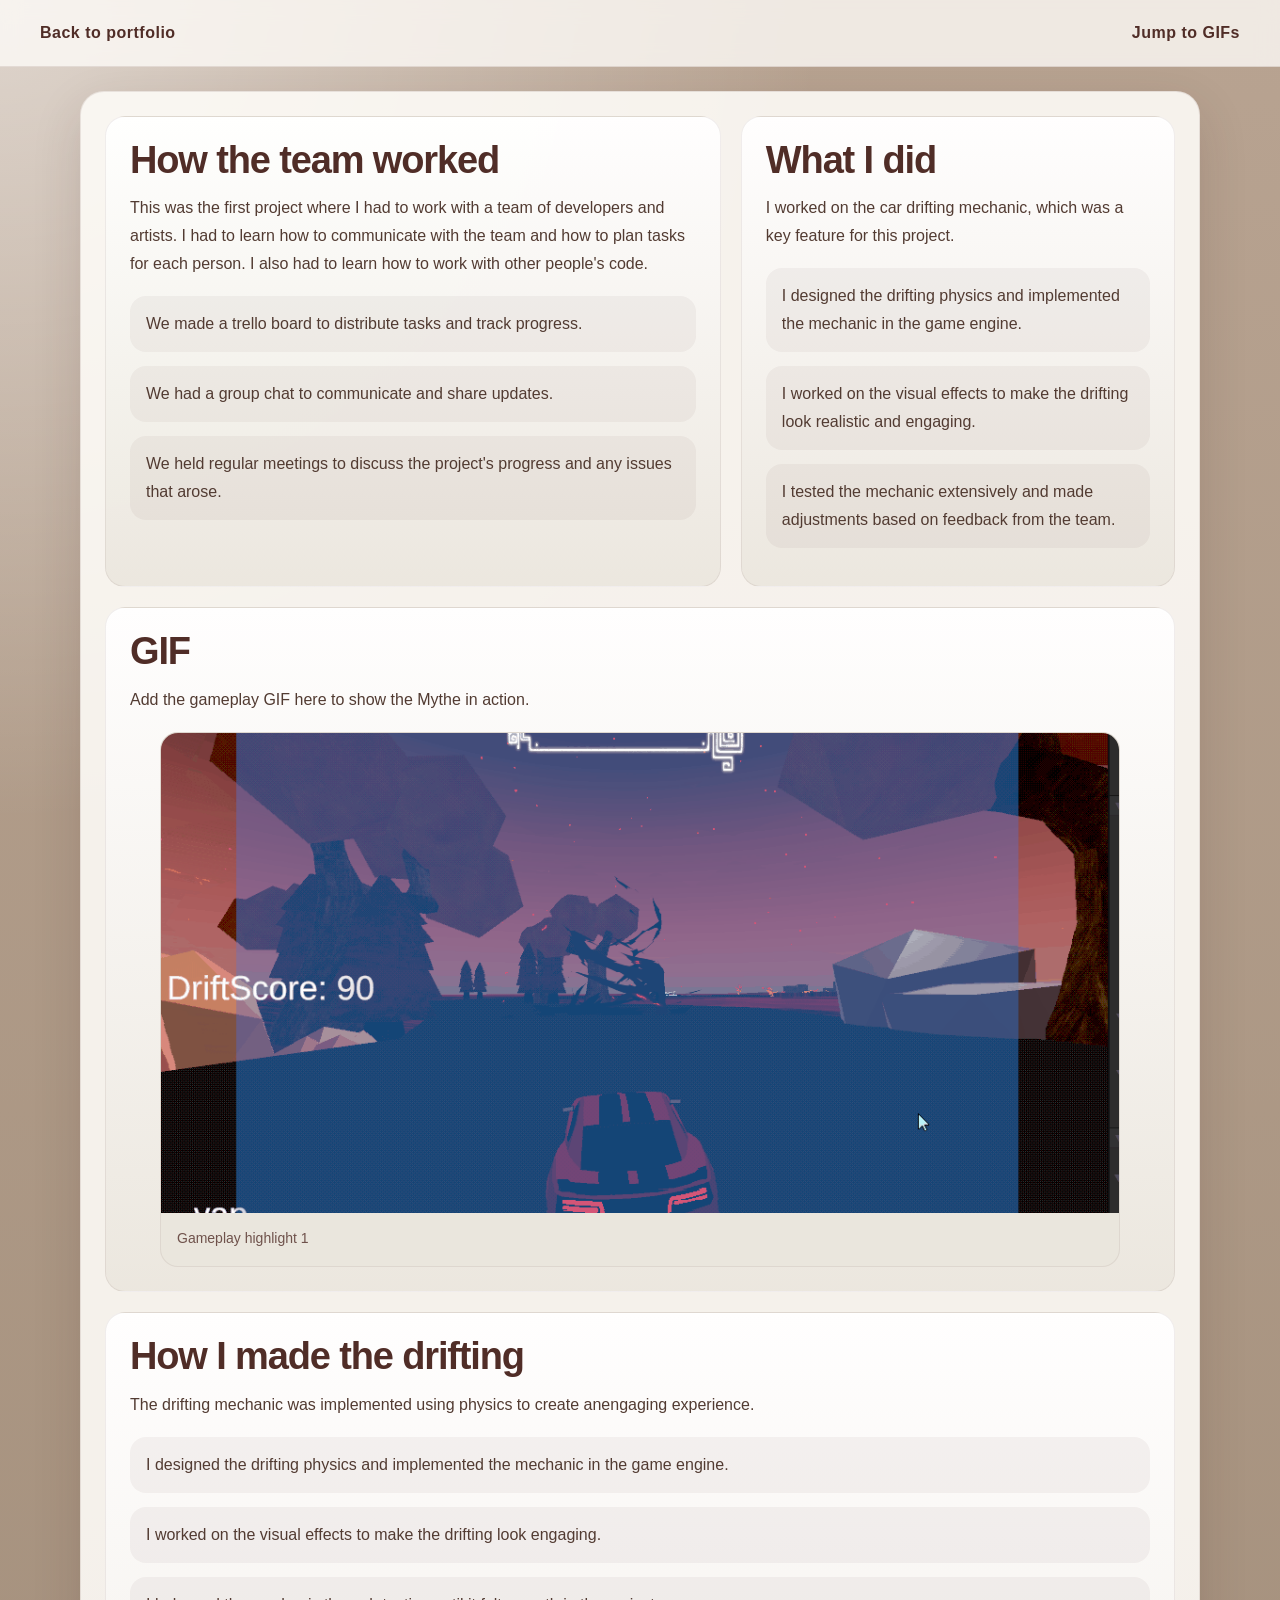
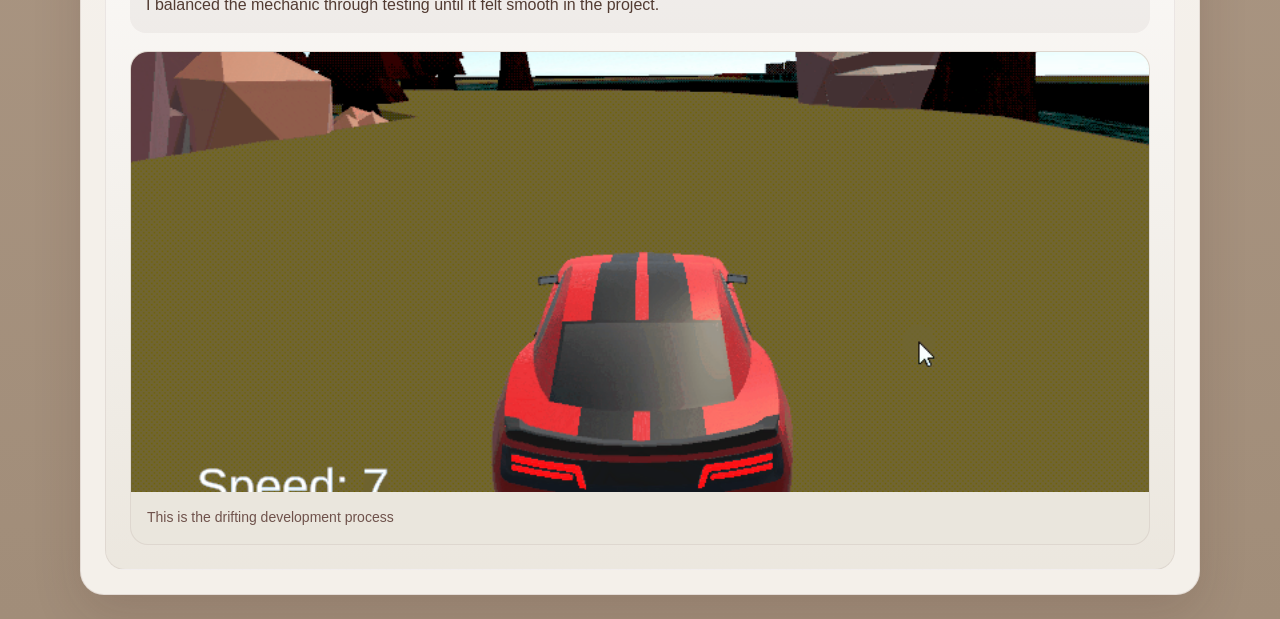
==== Mythe.html @ 06df13dd "Add files via upload" ====
<!DOCTYPE html>
<html lang="en">
<head>
	<meta charset="UTF-8">
	<meta name="viewport" content="width=device-width, initial-scale=1.0">
	<title>Ultrakill Vertical Slice</title>
	<link rel="stylesheet" href="styles.css">
	<style>
		.slice-page {
			min-height: 100vh;
			background:
				radial-gradient(circle at top left, rgba(255, 255, 255, 0.55), transparent 32%),
				linear-gradient(180deg, #b8a391 0%, #a18d79 100%);
			color: #502d27;
		}

		.slice-header {
			position: sticky;
			top: 0;
			z-index: 10;
			display: flex;
			justify-content: space-between;
			align-items: center;
			gap: 24px;
			padding: 20px 40px;
			background: rgba(253, 251, 247, 0.8);
			backdrop-filter: blur(10px);
			border-bottom: 1px solid rgba(80, 45, 39, 0.12);
		}

		.slice-header a {
			color: #502d27;
			text-decoration: none;
			font-weight: 600;
			letter-spacing: 0.5px;
		}

		.slice-section {
			width: min(1120px, calc(100% - 32px));
			margin: 24px auto;
			background: rgba(253, 251, 247, 0.9);
			border: 1px solid rgba(80, 45, 39, 0.1);
			border-radius: 24px;
			box-shadow: 0 18px 50px rgba(54, 31, 27, 0.14);
		}

		.slice-section h2 {
			line-height: 1.05;
			letter-spacing: -0.03em;
			color: #502d27;
		}
		.slice-card p,
		.slice-list li {
			font-size: 16px;
			line-height: 1.75;
			color: #523b32;
		}

		.slice-meta {
			display: flex;
			gap: 12px;
			flex-wrap: wrap;
			margin-top: 24px;
		}

		.pill {
			display: inline-flex;
			align-items: center;
			padding: 10px 14px;
			border-radius: 999px;
			background: rgba(80, 45, 39, 0.08);
			color: #502d27;
			font-size: 13px;
			font-weight: 600;
		}

		.slice-grid {
			display: grid;
			grid-template-columns: repeat(12, 1fr);
			gap: 20px;
			padding: 24px;
		}

		.slice-card {
			background: linear-gradient(180deg, rgba(255, 255, 255, 0.92), rgba(234, 230, 221, 0.92));
			border: 1px solid rgba(80, 45, 39, 0.08);
			border-radius: 20px;
			padding: 24px;
			box-shadow: inset 0 1px 0 rgba(255, 255, 255, 0.75);
		}

		.slice-section h2 {
			font-size: clamp(26px, 3vw, 38px);
			margin-bottom: 14px;
		}

		.team-card {
			grid-column: span 7;
		}

		.role-card {
			grid-column: span 5;
		}

		.gifs-card {
			grid-column: 1 / -1;
		}

		.shooting-card {
			grid-column: 1 / -1;
		}

		.slice-list {
			list-style: none;
			display: grid;
			gap: 14px;
			margin-top: 18px;
		}

		.slice-list li {
			padding: 14px 16px;
			border-radius: 16px;
			background: rgba(80, 45, 39, 0.05);
		}

		.gif-grid {
			display: grid;
			grid-template-columns: 1fr;
			justify-items: center;
			gap: 18px;
			margin-top: 18px;
		}

		.gif-item {
			overflow: hidden;
			border-radius: 18px;
			background: #eae6dd;
			border: 1px solid rgba(80, 45, 39, 0.08);
			width: 100%;
			max-width: 960px;
		}

		.gif-item img {
			width: 100%;
			height: 480px;
			object-fit: cover;
			display: block;
		}

		.gif-caption {
			padding: 14px 16px 16px;
			font-size: 14px;
			color: rgba(80, 45, 39, 0.8);
		}

		.note {
			margin-top: 14px;
			font-size: 14px;
			color: rgba(80, 45, 39, 0.72);
		}

		@media (max-width: 860px) {
			.slice-header {
				padding: 16px 20px;
				flex-direction: column;
				align-items: flex-start;
			}

			.slice-section {
				width: min(1120px, calc(100% - 20px));
				margin: 16px auto;
			}

			.slice-grid {
				grid-template-columns: 1fr;
				padding: 18px;
			}

			.team-card,
			.role-card,
			.gifs-card {
				grid-column: auto;
			}

			.gif-item img {
				height: 320px;
			}
		}

		.shooting-preview {
			margin-top: 18px;
			border-radius: 18px;
			overflow: hidden;
			border: 1px solid rgba(80, 45, 39, 0.08);
			background: #eae6dd;
		}

		.shooting-preview img {
			width: 100%;
			height: 440px;
			object-fit: cover;
			display: block;
		}

		.shooting-preview-caption {
			padding: 14px 16px 16px;
			font-size: 14px;
			color: rgba(80, 45, 39, 0.8);
		}

		.process-picture {
			margin-top: 18px;
			border-radius: 18px;
			overflow: hidden;
			border: 1px solid rgba(80, 45, 39, 0.08);
			background: #eae6dd;
		}

		.process-picture img {
			width: 100%;
			height: 580px;
			object-fit: cover;
			display: block;
		}

		.process-picture-caption {
			padding: 14px 16px 16px;
			font-size: 14px;
			color: rgba(80, 45, 39, 0.8);
		}

		@media (max-width: 860px) {
			.shooting-preview img {
				height: 320px;
			}

			.process-picture img {
				height: 440px;
			}
		}
	</style>
</head>
<body class="slice-page">
	<header class="slice-header">
		<a href="index.html">Back to portfolio</a>
		<a href="#gifs">Jump to GIFs</a>
	</header>

	<main>
		<section class="slice-section">
			<div class="slice-grid">
				<article class="slice-card team-card">
					<h2>How the team worked</h2>
					<p>
						This was the first project where I had to work with a team of developers and artists. I had to learn how to communicate with the team and how to plan tasks for each person. I also had to learn how to work with other people's code.
					</p>
					<ul class="slice-list">
						<li>We made a trello board to distribute tasks and track progress.</li>
						<li>We had a group chat to communicate and share updates.</li>
						<li>We held regular meetings to discuss the project's progress and any issues that arose.</li>
					</ul>
				</article>

				<article class="slice-card role-card">
					<h2>What I did</h2>
					<p>
						I worked on the car drifting mechanic, which was a key feature for this project.
					</p>
					<ul class="slice-list">
						<li>I designed the drifting physics and implemented the mechanic in the game engine.</li>
						<li>I worked on the visual effects to make the drifting look realistic and engaging.</li>
						<li>I tested the mechanic extensively and made adjustments based on feedback from the team.</li>
					</ul>
					<p class="note">
					</p>
				</article>

				<article class="slice-card gifs-card" id="gifs">
					<h2>GIF</h2>
					<p>Add the gameplay GIF here to show the Mythe in action.</p>
					<div class="gif-grid">
						<figure class="gif-item">
							<img src="dgdfhfhfdgh.gif" alt="Vertical slice gameplay GIF">
							<figcaption class="gif-caption">Gameplay highlight 1</figcaption>
						</figure>
					</div>
				</article>

				<article class="slice-card shooting-card">
					<h2>How I made the drifting</h2>
					<p>
						The drifting mechanic was implemented using physics to create anengaging experience.
					</p>
					<ul class="slice-list">
						<li>I designed the drifting physics and implemented the mechanic in the game engine.</li>
						<li>I worked on the visual effects to make the drifting look engaging.</li>
						<li>I balanced the mechanic through testing until it felt smooth in the project.</li>
					</ul>
					<div class="shooting-preview">
						<img src="Godspeedgifdev.gif" alt="Drifting GIF">
						<div class="shooting-preview-caption">This is the drifting development process</div>
					</div>
				</article> 

			</div>
		</section>
	</main>
</body>
</html>
---- styles.css ----
/* Reset and Base Styles */
* {
    margin: 0;
    padding: 0;
    box-sizing: border-box;
}

html {
    scroll-behavior: smooth;
}

:root {
    --color-primary: #3b2b28;
    --color-secondary: #5e4a43;
    --color-muted: #b79d94;
    --color-bg: #e7dfd6;
    --color-white: #f7f3ee;

    --text-primary: var(--color-primary);
    --text-secondary: var(--color-secondary);
    --background-main: var(--color-bg);
    --background-surface: #f5f0eb;
    --border-soft: #d5c4bd;
    --accent: var(--color-secondary);
    --accent-hover: #4f3b35;

    --spacing-sm: 8px;
    --spacing-md: 16px;
    --spacing-lg: 24px;
    --spacing-xl: 40px;
    --spacing-2xl: 80px;

    --transition-fast: 0.2s ease;
    --transition-smooth: 0.3s ease;
}

body {
    font-family: -apple-system, BlinkMacSystemFont, 'Segoe UI', 'Helvetica Neue', sans-serif;
    background-color: var(--background-main);
    color: var(--text-primary);
    line-height: 1.6;
    margin: 0;
    overflow-x: hidden;
} 

/* Header & Navigation */
header {
    position: fixed;
    top: 0;
    left: 0;
    right: 0;
    width: 100%;
    padding: var(--spacing-lg) var(--spacing-xl);
    display: flex;
    justify-content: space-between;
    align-items: center;
    z-index: 1000;
    background: rgba(247, 243, 238, 0.96);
    border-bottom: 1px solid rgba(88, 65, 58, 0.12);
    box-shadow: none;
}

.logo {
    font-size: 18px;
    color: var(--color-primary);
    font-weight: 500;
    text-decoration: none;
    letter-spacing: 0.5px;
    transition: color var(--transition-smooth);
}

.logo:hover,
.logo:focus {
    color: var(--color-muted);
    outline: none;
}

nav {
    display: flex;
    gap: var(--spacing-xl);
}

nav a {
    color: var(--color-primary);
    text-decoration: none;
    font-size: 13px;
    font-weight: 500;
    letter-spacing: 1px;
    text-transform: uppercase;
    transition: color var(--transition-smooth);
    position: relative;
}

nav a:hover,
nav a:focus {
    color: var(--color-muted);
    outline: none;
}

nav a::after {
    content: '';
    position: absolute;
    bottom: -4px;
    left: 0;
    width: 0;
    height: 2px;
    background-color: var(--color-muted);
    transition: width var(--transition-smooth);
}

nav a:hover::after {
    width: 100%;
}

/* Hero Section */
.hero {
    display: flex;
    flex-direction: column;
    align-items: center;
    justify-content: center;
    min-height: 95vh;
    text-align: center;
    padding: var(--spacing-lg);
    margin-top: 70px;
    gap: var(--spacing-md);
}

.introduction {
    font-size: 12px;
    color: var(--text-secondary);
    margin-top: var(--spacing-xl);
    font-weight: 500;
    letter-spacing: 2px;
    text-transform: uppercase;
    opacity: 0.8;
}

.name {
    font-size: clamp(36px, 8vw, 56px);
    color: var(--text-primary);
    font-weight: 700;
    letter-spacing: -1px;
    margin-bottom: var(--spacing-2xl);
    line-height: 1.2;
}

/* Work Section */
.work-intro {
    background-color: #eae6dd;
    padding: var(--spacing-2xl) var(--spacing-lg);
    scroll-margin-top: 100px;
    text-align: center;
}

.work-intro-content {
    max-width: 600px;
    margin: 0 auto;
}

.work-intro-content h3 {
    font-size: 32px;
    margin-bottom: var(--spacing-md);
    color: var(--color-primary);
    font-weight: 600;
}

.work-intro-content p {
    font-size: 16px;
    color: var(--color-secondary);
    line-height: 1.7;
}

.work-section {
    background-color: var(--background-main);
    padding: var(--spacing-2xl) var(--spacing-lg);
}

.work-content {
    max-width: 1200px;
    margin: 0 auto;
}

.work-content h3 {
    font-size: 32px;
    margin-bottom: var(--spacing-2xl);
    color: var(--color-primary);
    text-align: center;
    font-weight: 600;
}

.projects-grid {
    display: grid;
    grid-template-columns: repeat(auto-fit, minmax(320px, 1fr));
    gap: var(--spacing-xl);
}

@keyframes cardReveal {
    0% {
        opacity: 0;
        transform: translateY(20px) scale(0.98);
    }
    100% {
        opacity: 1;
        transform: translateY(0) scale(1);
    }
}

@keyframes cardHide {
    0% {
        opacity: 1;
        transform: translateY(0) scale(1);
    }
    100% {
        opacity: 0;
        transform: translateY(-12px) scale(0.98);
    }
}

@keyframes arrowPulse {
    0%,
    100% {
        transform: translateY(0);
    }
    50% {
        transform: translateY(3px);
    }
}


.extra-project[hidden] {
    display: none !important;
}

.extra-project.is-entering {
    animation: cardReveal 0.45s cubic-bezier(0.2, 0.9, 0.2, 1) both;
    animation-delay: calc(var(--stagger, 0) * 90ms);
}

.extra-project.is-leaving {
    animation: cardHide 0.3s ease both;
}

.work-section.projects-expanded .extra-project {
    display: flex;
}

.project-card {
    background-color: var(--background-surface);
    border: 1px solid var(--border-soft);
    border-radius: 10px;
    overflow: hidden;
    box-shadow: 0 4px 8px rgba(50, 35, 29, 0.05);
    transition: transform var(--transition-smooth), box-shadow var(--transition-smooth), border-color var(--transition-smooth);
    display: flex;
    flex-direction: column;
    height: 100%;
}

.project-card:hover {
    transform: translateY(-2px);
    box-shadow: 0 8px 16px rgba(50, 35, 29, 0.08);
    border-color: rgba(88, 65, 58, 0.2);
}

.project-image {
    width: 100%;
    height: 220px;
    overflow: hidden;
    background: #e5ddd7;
    position: relative;
    border-bottom: 1px solid var(--border-soft);
}

.project-image img {
    width: 100%;
    height: 100%;
    object-fit: cover;
    transition: transform var(--transition-smooth);
}

.project-card:hover .project-image img {
    transform: scale(1.06);
}

.project-info {
    padding: var(--spacing-lg);
    flex-grow: 1;
    display: flex;
    flex-direction: column;
}

.project-info h4 {
    font-size: 18px;
    margin-bottom: var(--spacing-md);
    color: var(--color-primary);
    font-weight: 600;
}

.project-info p {
    font-size: 15px;
    color: var(--text-secondary);
    margin-bottom: var(--spacing-lg);
    line-height: 1.7;
    flex-grow: 1;
}

.project-link {
    display: inline-flex;
    align-items: center;
    color: var(--accent);
    text-decoration: none;
    font-weight: 500;
    font-size: 14px;
    transition: color var(--transition-smooth);
    width: fit-content;
}

.project-link:hover,
.project-link:focus {
    color: var(--accent-hover);
    outline: none;
}

.more-projects-toggle {
    margin: var(--spacing-xl) auto 0;
    display: inline-flex;
    align-items: center;
    gap: var(--spacing-sm);
    border: 1px solid var(--border-soft);
    background-color: transparent;
    color: var(--text-primary);
    border-radius: 8px;
    padding: 10px 18px;
    cursor: pointer;
    transition: background-color var(--transition-smooth), transform var(--transition-smooth), border-color var(--transition-smooth);
}

.more-projects-toggle .arrow {
    font-size: 18px;
    line-height: 1;
    transition: transform var(--transition-smooth);
    animation: arrowPulse 1.6s ease-in-out infinite;
}

.more-projects-toggle:hover,
.more-projects-toggle:focus {
    background-color: rgba(255, 255, 255, 0.35);
    border-color: var(--accent);
    transform: translateY(-2px);
    outline: none;
}

.work-section.projects-expanded .more-projects-toggle .arrow {
    transform: rotate(180deg);
    animation: none;
}

@media (prefers-reduced-motion: reduce) {
    .extra-project.is-entering,
    .extra-project.is-leaving {
        animation: none;
    }

    .more-projects-toggle .arrow {
        animation: none;
    }
}

/* About Section */
.about-section {
    background-color: #eae6dd;
    padding: var(--spacing-2xl) var(--spacing-lg);
    scroll-margin-top: 100px;
}

.about-content {
    max-width: 850px;
    margin: 0 auto;
}

.about-content h3 {
    font-size: 32px;
    margin-bottom: var(--spacing-lg);
    color: var(--color-primary);
    text-align: center;
    font-weight: 600;
}

.about-content p {
    font-size: 16px;
    line-height: 1.8;
    color: var(--color-secondary);
}

.about-cv-link {
    display: inline-flex;
    align-items: center;
    justify-content: center;
    margin-top: var(--spacing-lg);
    padding: 12px 22px;
    background-color: var(--color-primary);
    color: var(--color-white);
    border-radius: 8px;
    text-decoration: none;
    font-size: 17px;
    font-weight: 600;
    transition: background-color var(--transition-smooth), transform var(--transition-smooth), opacity var(--transition-smooth);
    box-shadow: none;
}

.about-cv-link:hover,
.about-cv-link:focus {
    background-color: var(--accent-hover);
    transform: translateY(-1px);
    opacity: 0.96;
    outline: none;
}

.contact-section {
    background-color: var(--background-main);
    padding: var(--spacing-2xl) var(--spacing-lg);
    scroll-margin-top: 100px;
}

.contact-content {
    max-width: 600px;
    margin: 0 auto;
    text-align: center;
}

.contact-content h3 {
    font-size: 32px;
    margin-bottom: var(--spacing-md);
    color: var(--color-white);
    font-weight: 600;
}

.contact-content > p {
    font-size: 16px;
    color: var(--color-white);
    margin-bottom: var(--spacing-2xl);
    line-height: 1.7;
}

.contact-links {
    display: flex;
    gap: var(--spacing-xl);
    justify-content: center;
    flex-wrap: wrap;
}

.contact-link {
    display: inline-flex;
    align-items: center;
    justify-content: center;
    padding: 12px 18px;
    background-color: var(--color-white);
    color: var(--color-primary);
    text-decoration: none;
    border: 1px solid var(--border-soft);
    border-radius: 8px;
    font-weight: 500;
    font-size: 15px;
    transition: background-color var(--transition-smooth), transform var(--transition-smooth), border-color var(--transition-smooth);
}

.contact-link:hover,
.contact-link:focus {
    background-color: #efe6e0;
    border-color: rgba(88, 65, 58, 0.2);
    color: var(--color-primary);
    transform: translateY(-1px);
    outline: none;
}

/* CV Section */
.cv-section {
    padding: var(--spacing-2xl) var(--spacing-xl);
    background-color: var(--background-main);
}

.cv-content {
    max-width: 900px;
    margin: 0 auto;
}

.cv-content h3 {
    font-size: 32px;
    margin-bottom: var(--spacing-2xl);
    color: var(--color-primary);
    font-weight: 600;
}

.cv-section-block {
    margin-bottom: var(--spacing-2xl);
    background-color: var(--background-surface);
    padding: var(--spacing-lg);
    border-radius: 12px;
    box-shadow: 0 2px 8px rgba(0, 0, 0, 0.08);
}

.cv-section-block h4 {
    font-size: 20px;
    margin-bottom: var(--spacing-lg);
    color: var(--color-primary);
    font-weight: 600;
    border-bottom: 2px solid var(--color-muted);
    padding-bottom: var(--spacing-md);
}

.cv-info-grid {
    display: grid;
    grid-template-columns: repeat(auto-fit, minmax(300px, 1fr));
    gap: var(--spacing-lg);
}

.cv-info-item {
    display: flex;
    flex-direction: column;
}

.cv-label {
    font-weight: 600;
    color: var(--color-primary);
    margin-bottom: var(--spacing-sm);
    font-size: 14px;
    text-transform: uppercase;
    letter-spacing: 0.5px;
}

.cv-info-item span:last-child {
    color: var(--text-secondary);
    font-size: 15px;
}

.cv-info-item a {
    color: var(--color-secondary);
    text-decoration: none;
    transition: color var(--transition-smooth);
}

.cv-info-item a:hover {
    color: var(--color-muted);
}

.cv-timeline {
    display: flex;
    flex-direction: column;
    gap: var(--spacing-lg);
}

.cv-entry {
    padding-left: var(--spacing-lg);
    border-left: 2px solid var(--color-muted);
    position: relative;
}

.cv-entry::before {
    content: '';
    position: absolute;
    left: -8px;
    top: 4px;
    width: 12px;
    height: 12px;
    background-color: var(--color-secondary);
    border-radius: 50%;
    border: 2px solid var(--background-surface);
}

.cv-entry-header {
    display: flex;
    justify-content: space-between;
    align-items: baseline;
    margin-bottom: var(--spacing-sm);
    flex-wrap: wrap;
    gap: var(--spacing-md);
}

.cv-job-title,
.cv-program {
    font-weight: 600;
    color: var(--color-primary);
    font-size: 16px;
}

.cv-date {
    color: var(--color-muted);
    font-size: 14px;
    font-weight: 500;
}

.cv-company {
    color: var(--text-secondary);
    font-size: 14px;
    margin-top: var(--spacing-sm);
}

.cv-skills {
    display: grid;
    grid-template-columns: repeat(auto-fit, minmax(280px, 1fr));
    gap: var(--spacing-lg);
}

.cv-skill {
    display: flex;
    flex-direction: column;
    padding: var(--spacing-md);
    background-color: rgba(80, 45, 39, 0.05);
    border-radius: 8px;
    border-left: 3px solid var(--color-secondary);
}

.skill-name {
    font-weight: 600;
    color: var(--color-primary);
    font-size: 15px;
    margin-bottom: var(--spacing-sm);
}

.skill-level {
    color: var(--text-secondary);
    font-size: 14px;
}

.cv-languages {
    display: grid;
    grid-template-columns: repeat(auto-fit, minmax(200px, 1fr));
    gap: var(--spacing-md);
}

.cv-language {
    display: flex;
    justify-content: space-between;
    align-items: center;
    padding: var(--spacing-md);
    background-color: rgba(82, 59, 50, 0.05);
    border-radius: 8px;
    border-left: 3px solid var(--color-muted);
}

.language-name {
    font-weight: 600;
    color: var(--color-primary);
    font-size: 15px;
}

.language-level {
    color: var(--text-secondary);
    font-size: 14px;
    font-weight: 500;
}

/* Responsive Design */
@media (max-width: 768px) {
    header {
        padding: var(--spacing-md) var(--spacing-lg);
    }

    nav {
        gap: var(--spacing-lg);
    }

    nav a {
        font-size: 12px;
    }

    .logo {
        font-size: 16px;
    }

    .name {
        font-size: clamp(28px, 10vw, 44px);
        margin-bottom: var(--spacing-xl);
    }

    .introduction {
        font-size: 11px;
    }

    .hero {
        margin-top: 60px;
        padding: var(--spacing-md);
    }

    .work-intro,
    .work-section,
    .about-section {
        padding: var(--spacing-xl) var(--spacing-md);
    }

    .work-intro-content h3,
    .work-content h3,
    .about-content h3 {
        font-size: 24px;
        margin-bottom: var(--spacing-xl);
    }

    .projects-grid {
        grid-template-columns: 1fr;
        gap: var(--spacing-lg);
    }

    .more-projects-toggle {
        width: 100%;
        justify-content: center;
    }

    .project-image {
        height: 200px;
    }

    .cv-section {
        padding: var(--spacing-xl) var(--spacing-md);
    }

    .cv-content h3 {
        font-size: 24px;
    }

    .cv-info-grid {
        grid-template-columns: 1fr;
    }

    .cv-skills {
        grid-template-columns: 1fr;
    }

    .cv-languages {
        grid-template-columns: 1fr;
    }
}

@media (max-width: 480px) {
    header {
        flex-direction: column;
        gap: var(--spacing-md);
        padding: var(--spacing-md);
    }

    nav {
        gap: var(--spacing-md);
    }

    .logo {
        font-size: 14px;
    }

    nav a {
        font-size: 11px;
        letter-spacing: 0.5px;
    }

    .name {
        font-size: clamp(24px, 8vw, 36px);
        margin-bottom: var(--spacing-lg);
    }

    .hero {
        margin-top: 50px;
        padding: var(--spacing-md);
    }
}
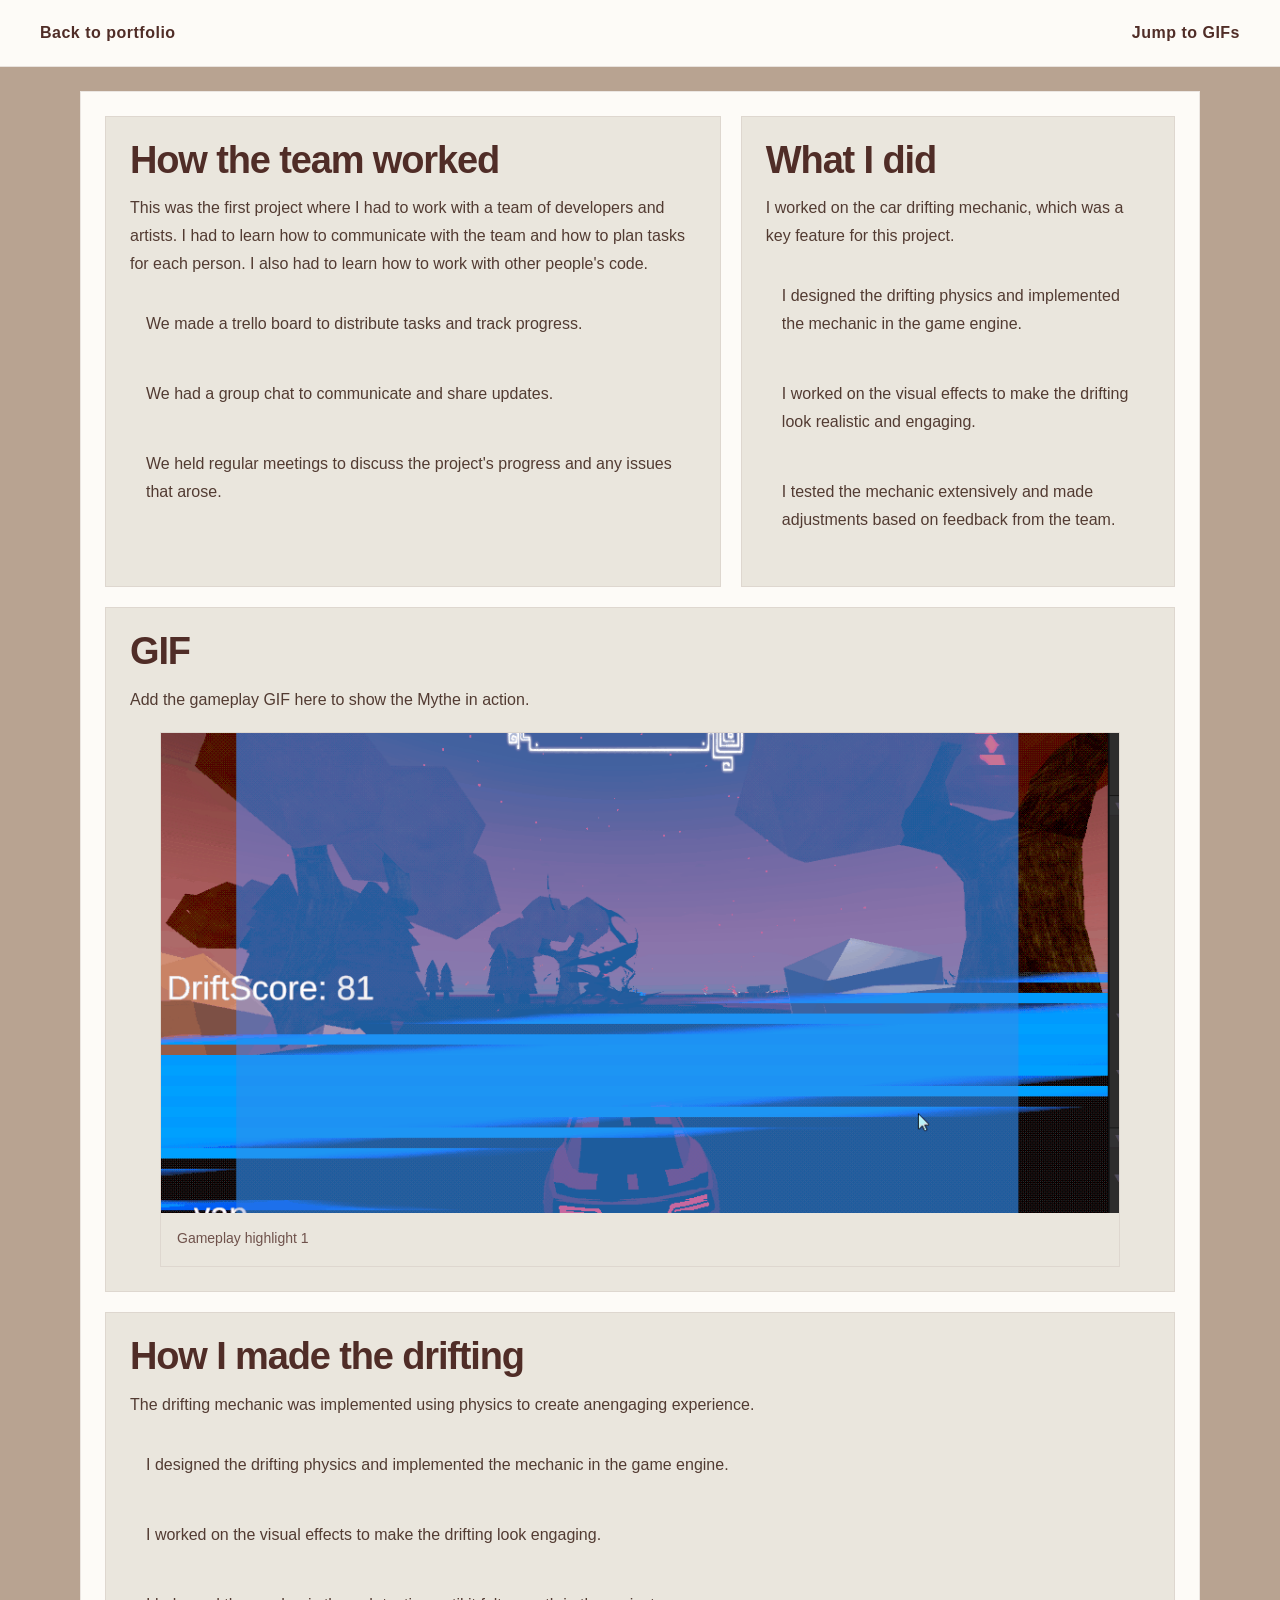
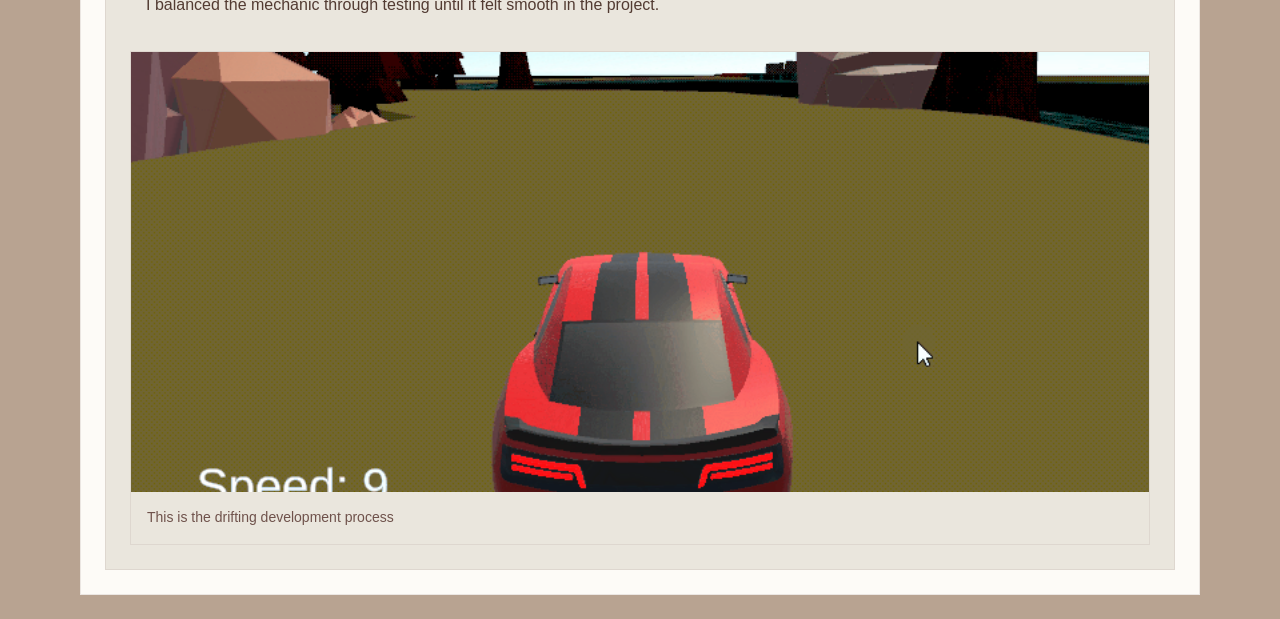
==== commit 979ee4b7: "update" ====
--- a/Mythe.html
+++ b/Mythe.html
@@ -8,9 +8,7 @@
 	<style>
 		.slice-page {
 			min-height: 100vh;
-			background:
-				radial-gradient(circle at top left, rgba(255, 255, 255, 0.55), transparent 32%),
-				linear-gradient(180deg, #b8a391 0%, #a18d79 100%);
+			background: #b8a391;
 			color: #502d27;
 		}
 
@@ -23,8 +21,7 @@
 			align-items: center;
 			gap: 24px;
 			padding: 20px 40px;
-			background: rgba(253, 251, 247, 0.8);
-			backdrop-filter: blur(10px);
+			background: #fdfbf7;
 			border-bottom: 1px solid rgba(80, 45, 39, 0.12);
 		}
 
@@ -38,10 +35,9 @@
 		.slice-section {
 			width: min(1120px, calc(100% - 32px));
 			margin: 24px auto;
-			background: rgba(253, 251, 247, 0.9);
+			background: #fdfbf7;
 			border: 1px solid rgba(80, 45, 39, 0.1);
 			border-radius: 24px;
-			box-shadow: 0 18px 50px rgba(54, 31, 27, 0.14);
 		}
 
 		.slice-section h2 {
@@ -82,11 +78,10 @@
 		}
 
 		.slice-card {
-			background: linear-gradient(180deg, rgba(255, 255, 255, 0.92), rgba(234, 230, 221, 0.92));
+			background: #eae6dd;
 			border: 1px solid rgba(80, 45, 39, 0.08);
 			border-radius: 20px;
 			padding: 24px;
-			box-shadow: inset 0 1px 0 rgba(255, 255, 255, 0.75);
 		}
 
 		.slice-section h2 {
--- a/styles.css
+++ b/styles.css
@@ -6,7 +6,7 @@
 }
 
 html {
-    scroll-behavior: smooth;
+    scroll-behavior: auto;
 }
 
 :root {
@@ -30,8 +30,6 @@
     --spacing-xl: 40px;
     --spacing-2xl: 80px;
 
-    --transition-fast: 0.2s ease;
-    --transition-smooth: 0.3s ease;
 }
 
 body {
@@ -57,7 +55,6 @@
     z-index: 1000;
     background: rgba(247, 243, 238, 0.96);
     border-bottom: 1px solid rgba(88, 65, 58, 0.12);
-    box-shadow: none;
 }
 
 .logo {
@@ -66,13 +63,6 @@
     font-weight: 500;
     text-decoration: none;
     letter-spacing: 0.5px;
-    transition: color var(--transition-smooth);
-}
-
-.logo:hover,
-.logo:focus {
-    color: var(--color-muted);
-    outline: none;
 }
 
 nav {
@@ -87,29 +77,7 @@
     font-weight: 500;
     letter-spacing: 1px;
     text-transform: uppercase;
-    transition: color var(--transition-smooth);
     position: relative;
-}
-
-nav a:hover,
-nav a:focus {
-    color: var(--color-muted);
-    outline: none;
-}
-
-nav a::after {
-    content: '';
-    position: absolute;
-    bottom: -4px;
-    left: 0;
-    width: 0;
-    height: 2px;
-    background-color: var(--color-muted);
-    transition: width var(--transition-smooth);
-}
-
-nav a:hover::after {
-    width: 100%;
 }
 
 /* Hero Section */
@@ -136,6 +104,9 @@
 }
 
 .name {
+    display: flex;
+    align-items: center;
+    gap: var(--spacing-lg);
     font-size: clamp(36px, 8vw, 56px);
     color: var(--text-primary);
     font-weight: 700;
@@ -144,6 +115,25 @@
     line-height: 1.2;
 }
 
+.name img {
+    position: relative;
+    left: -50px;
+    width: clamp(150px, 22vw, 230px);
+    height: clamp(190px, 30vw, 300px);
+    border-radius: 18px 18px 6px 18px;
+    object-fit: cover;
+    object-position: center;
+}
+
+.name-details {
+    text-align: center;
+}
+
+.name-details h2,
+.name-details p {
+    margin: 0;
+}
+
 /* Work Section */
 .work-intro {
     background-color: #eae6dd;
@@ -194,50 +184,8 @@
     gap: var(--spacing-xl);
 }
 
-@keyframes cardReveal {
-    0% {
-        opacity: 0;
-        transform: translateY(20px) scale(0.98);
-    }
-    100% {
-        opacity: 1;
-        transform: translateY(0) scale(1);
-    }
-}
-
-@keyframes cardHide {
-    0% {
-        opacity: 1;
-        transform: translateY(0) scale(1);
-    }
-    100% {
-        opacity: 0;
-        transform: translateY(-12px) scale(0.98);
-    }
-}
-
-@keyframes arrowPulse {
-    0%,
-    100% {
-        transform: translateY(0);
-    }
-    50% {
-        transform: translateY(3px);
-    }
-}
-
-
 .extra-project[hidden] {
     display: none !important;
-}
-
-.extra-project.is-entering {
-    animation: cardReveal 0.45s cubic-bezier(0.2, 0.9, 0.2, 1) both;
-    animation-delay: calc(var(--stagger, 0) * 90ms);
-}
-
-.extra-project.is-leaving {
-    animation: cardHide 0.3s ease both;
 }
 
 .work-section.projects-expanded .extra-project {
@@ -249,17 +197,9 @@
     border: 1px solid var(--border-soft);
     border-radius: 10px;
     overflow: hidden;
-    box-shadow: 0 4px 8px rgba(50, 35, 29, 0.05);
-    transition: transform var(--transition-smooth), box-shadow var(--transition-smooth), border-color var(--transition-smooth);
     display: flex;
     flex-direction: column;
     height: 100%;
-}
-
-.project-card:hover {
-    transform: translateY(-2px);
-    box-shadow: 0 8px 16px rgba(50, 35, 29, 0.08);
-    border-color: rgba(88, 65, 58, 0.2);
 }
 
 .project-image {
@@ -275,11 +215,6 @@
     width: 100%;
     height: 100%;
     object-fit: cover;
-    transition: transform var(--transition-smooth);
-}
-
-.project-card:hover .project-image img {
-    transform: scale(1.06);
 }
 
 .project-info {
@@ -311,14 +246,7 @@
     text-decoration: none;
     font-weight: 500;
     font-size: 14px;
-    transition: color var(--transition-smooth);
     width: fit-content;
-}
-
-.project-link:hover,
-.project-link:focus {
-    color: var(--accent-hover);
-    outline: none;
 }
 
 .more-projects-toggle {
@@ -332,38 +260,11 @@
     border-radius: 8px;
     padding: 10px 18px;
     cursor: pointer;
-    transition: background-color var(--transition-smooth), transform var(--transition-smooth), border-color var(--transition-smooth);
 }
 
 .more-projects-toggle .arrow {
     font-size: 18px;
     line-height: 1;
-    transition: transform var(--transition-smooth);
-    animation: arrowPulse 1.6s ease-in-out infinite;
-}
-
-.more-projects-toggle:hover,
-.more-projects-toggle:focus {
-    background-color: rgba(255, 255, 255, 0.35);
-    border-color: var(--accent);
-    transform: translateY(-2px);
-    outline: none;
-}
-
-.work-section.projects-expanded .more-projects-toggle .arrow {
-    transform: rotate(180deg);
-    animation: none;
-}
-
-@media (prefers-reduced-motion: reduce) {
-    .extra-project.is-entering,
-    .extra-project.is-leaving {
-        animation: none;
-    }
-
-    .more-projects-toggle .arrow {
-        animation: none;
-    }
 }
 
 /* About Section */
@@ -404,16 +305,6 @@
     text-decoration: none;
     font-size: 17px;
     font-weight: 600;
-    transition: background-color var(--transition-smooth), transform var(--transition-smooth), opacity var(--transition-smooth);
-    box-shadow: none;
-}
-
-.about-cv-link:hover,
-.about-cv-link:focus {
-    background-color: var(--accent-hover);
-    transform: translateY(-1px);
-    opacity: 0.96;
-    outline: none;
 }
 
 .contact-section {
@@ -431,13 +322,13 @@
 .contact-content h3 {
     font-size: 32px;
     margin-bottom: var(--spacing-md);
-    color: var(--color-white);
+    color: var(--color-primary);
     font-weight: 600;
 }
 
 .contact-content > p {
     font-size: 16px;
-    color: var(--color-white);
+    color: var(--color-primary);
     margin-bottom: var(--spacing-2xl);
     line-height: 1.7;
 }
@@ -461,16 +352,6 @@
     border-radius: 8px;
     font-weight: 500;
     font-size: 15px;
-    transition: background-color var(--transition-smooth), transform var(--transition-smooth), border-color var(--transition-smooth);
-}
-
-.contact-link:hover,
-.contact-link:focus {
-    background-color: #efe6e0;
-    border-color: rgba(88, 65, 58, 0.2);
-    color: var(--color-primary);
-    transform: translateY(-1px);
-    outline: none;
 }
 
 /* CV Section */
@@ -496,7 +377,6 @@
     background-color: var(--background-surface);
     padding: var(--spacing-lg);
     border-radius: 12px;
-    box-shadow: 0 2px 8px rgba(0, 0, 0, 0.08);
 }
 
 .cv-section-block h4 {
@@ -536,11 +416,6 @@
 .cv-info-item a {
     color: var(--color-secondary);
     text-decoration: none;
-    transition: color var(--transition-smooth);
-}
-
-.cv-info-item a:hover {
-    color: var(--color-muted);
 }
 
 .cv-timeline {
@@ -753,10 +628,66 @@
     .name {
         font-size: clamp(24px, 8vw, 36px);
         margin-bottom: var(--spacing-lg);
+        gap: var(--spacing-md);
+    }
+
+    .name img {
+        left: -26px;
+        width: 110px;
+        height: 150px;
     }
 
     .hero {
         margin-top: 50px;
         padding: var(--spacing-md);
     }
+}
+
+* {
+    box-shadow: none;
+    filter: none;
+    transform: none;
+    transition: none;
+}
+
+header {
+    background: var(--color-white);
+}
+
+.project-card,
+.project-image,
+.more-projects-toggle,
+.about-cv-link,
+.contact-link,
+.cv-section-block,
+.cv-skill,
+.cv-language,
+.name img {
+    border-radius: 0;
+}
+
+.slice-page {
+    background: #b8a391 !important;
+}
+
+.slice-page .slice-header,
+.slice-page .slice-section {
+    background: #fdfbf7 !important;
+    border-radius: 0 !important;
+    box-shadow: none !important;
+    backdrop-filter: none !important;
+}
+
+.slice-page .slice-card,
+.slice-page .slice-list li,
+.slice-page .gif-item,
+.slice-page .shooting-preview,
+.slice-page .process-picture {
+    background: #eae6dd !important;
+    border-radius: 0 !important;
+    box-shadow: none !important;
+}
+
+.slice-page .pill {
+    border-radius: 0 !important;
 }
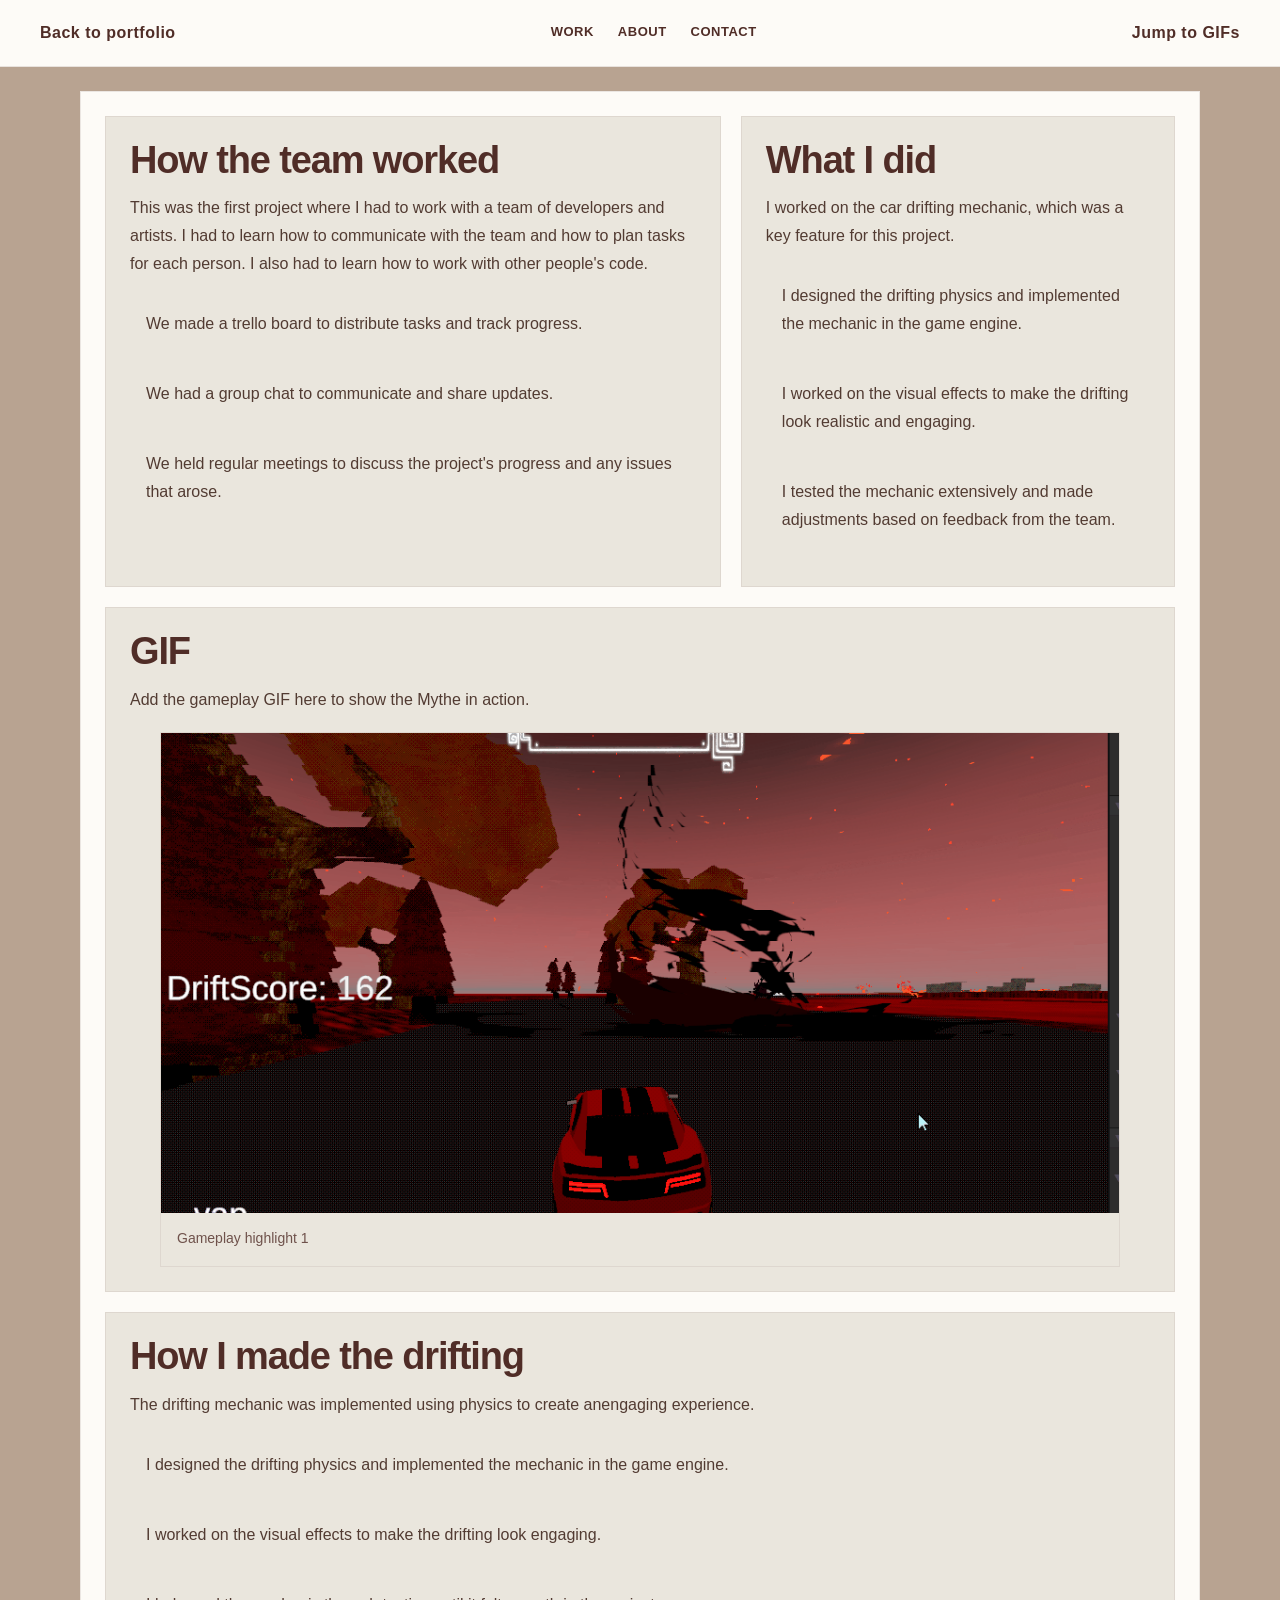
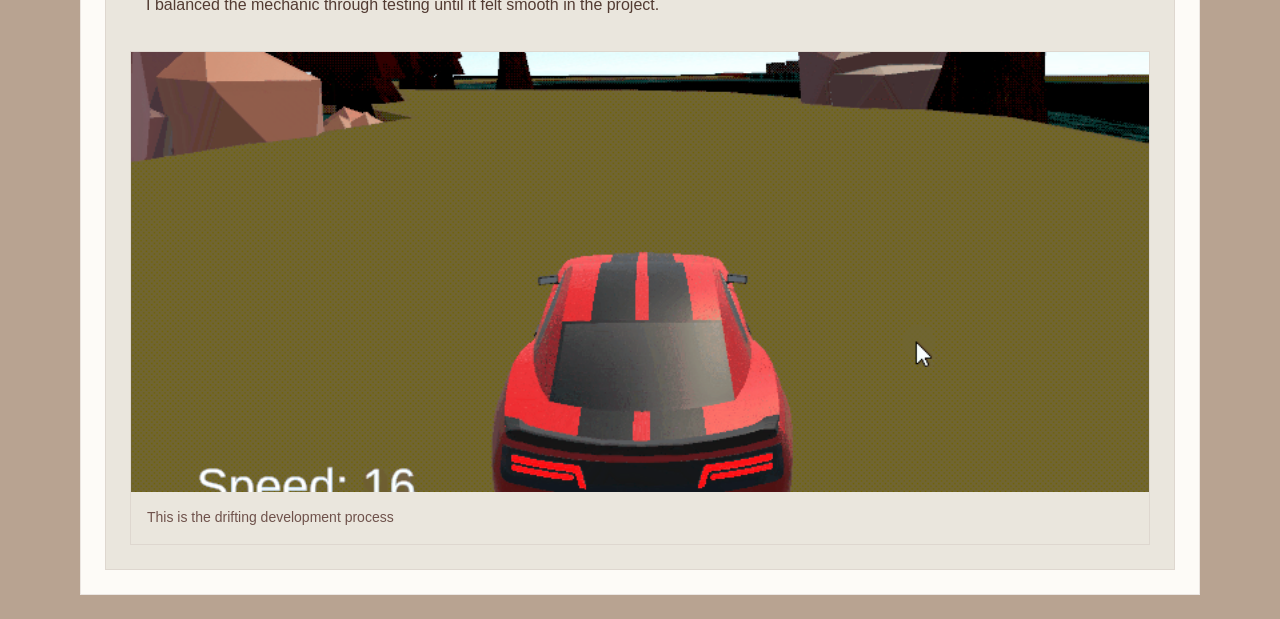
==== commit d14fecfe: "explanation code and improvement" ====
--- a/Mythe.html
+++ b/Mythe.html
@@ -23,6 +23,10 @@
 			padding: 20px 40px;
 			background: #fdfbf7;
 			border-bottom: 1px solid rgba(80, 45, 39, 0.12);
+			opacity: 1;
+			visibility: visible;
+			transform: none;
+			pointer-events: auto;
 		}
 
 		.slice-header a {
@@ -30,6 +34,18 @@
 			text-decoration: none;
 			font-weight: 600;
 			letter-spacing: 0.5px;
+		}
+
+		.slice-header nav {
+			display: flex;
+			gap: 24px;
+			opacity: 1;
+			visibility: visible;
+			transform: none;
+		}
+
+		.slice-page .slice-header nav a {
+			color: #502d27;
 		}
 
 		.slice-section {
@@ -238,6 +254,11 @@
 <body class="slice-page">
 	<header class="slice-header">
 		<a href="index.html">Back to portfolio</a>
+		<nav aria-label="Portfolio navigation">
+			<a href="index.html#work">Work</a>
+			<a href="index.html#about">About</a>
+			<a href="index.html#contact">Contact</a>
+		</nav>
 		<a href="#gifs">Jump to GIFs</a>
 	</header>
 
--- a/styles.css
+++ b/styles.css
@@ -53,8 +53,30 @@
     justify-content: space-between;
     align-items: center;
     z-index: 1000;
+    background: transparent;
+    border-bottom: 1px solid transparent;
+    opacity: 0;
+    visibility: hidden;
+    transform: translateY(-100%);
+    pointer-events: none;
+    transition: opacity 250ms ease, transform 250ms ease, visibility 250ms ease, background-color 250ms ease, border-color 250ms ease;
+}
+
+header.menu-visible {
+    opacity: 1;
+    visibility: visible;
+    transform: translateY(0);
+    pointer-events: auto;
+}
+
+header.is-scrolled {
     background: rgba(247, 243, 238, 0.96);
-    border-bottom: 1px solid rgba(88, 65, 58, 0.12);
+    border-bottom-color: rgba(88, 65, 58, 0.12);
+}
+
+header:not(.is-scrolled) .logo,
+header:not(.is-scrolled) nav a {
+    color: var(--color-white);
 }
 
 .logo {
@@ -68,6 +90,16 @@
 nav {
     display: flex;
     gap: var(--spacing-xl);
+    opacity: 0;
+    visibility: hidden;
+    transform: translateY(-8px);
+    transition: opacity 250ms ease, transform 250ms ease, visibility 250ms ease;
+}
+
+header.menu-visible nav {
+    opacity: 1;
+    visibility: visible;
+    transform: translateY(0);
 }
 
 nav a {
@@ -82,56 +114,202 @@
 
 /* Hero Section */
 .hero {
-    display: flex;
-    flex-direction: column;
-    align-items: center;
-    justify-content: center;
-    min-height: 95vh;
-    text-align: center;
-    padding: var(--spacing-lg);
-    margin-top: 70px;
-    gap: var(--spacing-md);
-}
-
-.introduction {
-    font-size: 12px;
-    color: var(--text-secondary);
-    margin-top: var(--spacing-xl);
-    font-weight: 500;
-    letter-spacing: 2px;
-    text-transform: uppercase;
-    opacity: 0.8;
-}
-
-.name {
-    display: flex;
-    align-items: center;
-    gap: var(--spacing-lg);
-    font-size: clamp(36px, 8vw, 56px);
-    color: var(--text-primary);
-    font-weight: 700;
-    letter-spacing: -1px;
-    margin-bottom: var(--spacing-2xl);
-    line-height: 1.2;
-}
-
-.name img {
+    min-height: 100svh;
+    padding: 0;
+    margin: 0;
+}
+
+.project-carousel,
+.project-slide {
+    min-height: 100svh;
+}
+
+.project-carousel {
     position: relative;
-    left: -50px;
-    width: clamp(150px, 22vw, 230px);
-    height: clamp(190px, 30vw, 300px);
-    border-radius: 18px 18px 6px 18px;
+    overflow: hidden;
+    background: #241a18;
+}
+
+.project-slide {
+    position: absolute;
+    inset: 0;
+    display: flex;
+    align-items: flex-end;
+    padding: clamp(120px, 18vh, 180px) clamp(24px, 7vw, 96px);
+    opacity: 0;
+    visibility: hidden;
+    transition: opacity 700ms ease, visibility 700ms ease;
+}
+
+.project-slide.is-active {
+    opacity: 1;
+    visibility: visible;
+    z-index: 1;
+}
+
+.project-slide > img {
+    position: absolute;
+    inset: 0;
+    width: 100%;
+    height: 100%;
     object-fit: cover;
     object-position: center;
 }
 
-.name-details {
+.project-slide-overlay {
+    position: absolute;
+    inset: 0;
+    background: linear-gradient(90deg, rgba(20, 13, 12, 0.66), rgba(20, 13, 12, 0.12) 72%),
+        linear-gradient(0deg, rgba(20, 13, 12, 0.42), transparent 42%);
+}
+
+.project-slide-content {
+    position: relative;
+    z-index: 2;
+    max-width: 560px;
+    color: var(--color-white);
+}
+
+.project-slide-kicker {
+    margin-bottom: var(--spacing-md);
+    color: #ead7ce;
+    font-size: 12px;
+    font-weight: 400;
+    letter-spacing: 1px;
+    text-transform: uppercase;
+}
+
+.project-slide-content h1 {
+    margin-bottom: var(--spacing-md);
+    font-size: clamp(34px, 5vw, 64px);
+    line-height: 1;
+    letter-spacing: -2px;
+}
+
+.intro-section {
+    background-color: #eae6dd;
+    padding: calc(var(--spacing-2xl) + 20px) var(--spacing-lg) 60px;
+}
+
+.intro-content {
+    max-width: 850px;
+    margin: 0 auto;
     text-align: center;
 }
 
-.name-details h2,
-.name-details p {
-    margin: 0;
+.intro-greeting {
+    margin-bottom: var(--spacing-md);
+    color: var(--text-secondary);
+    font-size: 15px;
+}
+
+.intro-name {
+    display: flex;
+    align-items: center;
+    justify-content: center;
+    gap: var(--spacing-lg);
+    margin-top: 28px;
+}
+
+.intro-name img {
+    width: 140px;
+    height: 185px;
+    border-radius: 12px 12px 4px 12px;
+    object-fit: cover;
+}
+
+.intro-name h1 {
+    margin-bottom: 4px;
+    color: var(--text-primary);
+    font-size: clamp(36px, 6vw, 64px);
+    line-height: 1;
+    letter-spacing: -2px;
+}
+
+.intro-name p {
+    color: var(--text-secondary);
+    font-size: 16px;
+}
+
+.project-slide-content > p:not(.project-slide-kicker) {
+    max-width: 390px;
+    margin-bottom: var(--spacing-lg);
+    color: #f2e8e1;
+    font-size: 15px;
+}
+
+.project-slide-link {
+    display: inline-flex;
+    gap: var(--spacing-sm);
+    align-items: center;
+    color: var(--color-white);
+    border-bottom: 1px solid rgba(247, 243, 238, 0.55);
+    padding-bottom: 3px;
+    text-decoration: none;
+    font-size: 14px;
+    font-weight: 500;
+}
+
+.carousel-controls {
+    position: absolute;
+    right: clamp(24px, 8vw, 120px);
+    bottom: clamp(34px, 7vh, 72px);
+    z-index: 3;
+    display: flex;
+    align-items: center;
+    gap: 12px;
+}
+
+.carousel-arrow,
+.carousel-dot {
+    border: 0;
+    cursor: pointer;
+}
+
+.carousel-arrow {
+    width: 34px;
+    height: 34px;
+    color: var(--color-white);
+    border: 0;
+    background: transparent;
+    border-radius: 0;
+    font-size: 18px;
+}
+
+.carousel-dots {
+    display: flex;
+    gap: 8px;
+}
+
+.carousel-dot {
+    width: 18px;
+    height: 3px;
+    background: rgba(247, 243, 238, 0.45);
+}
+
+.carousel-dot.is-active {
+    background: var(--color-white);
+}
+
+.scroll-prompt {
+    position: absolute;
+    right: clamp(24px, 8vw, 120px);
+    top: 50%;
+    z-index: 3;
+    display: flex;
+    flex-direction: column;
+    gap: 8px;
+    align-items: center;
+    color: var(--color-white);
+    font-size: 10px;
+    letter-spacing: 1px;
+    text-decoration: none;
+    text-transform: uppercase;
+    writing-mode: vertical-rl;
+}
+
+.scroll-prompt span {
+    font-size: 20px;
 }
 
 /* Work Section */
@@ -553,14 +731,35 @@
     }
 
     .hero {
-        margin-top: 60px;
-        padding: var(--spacing-md);
+        min-height: 100svh;
+    }
+
+    .project-slide {
+        padding: 110px var(--spacing-lg) 150px;
+    }
+
+    .project-slide-content h1 {
+        letter-spacing: -1px;
+    }
+
+    .carousel-controls {
+        right: var(--spacing-lg);
+        bottom: 34px;
+    }
+
+    .scroll-prompt {
+        display: none;
     }
 
     .work-intro,
     .work-section,
-    .about-section {
+    .about-section,
+    .intro-section {
         padding: var(--spacing-xl) var(--spacing-md);
+    }
+
+    .intro-name h1 {
+        font-size: clamp(32px, 10vw, 48px);
     }
 
     .work-intro-content h3,
@@ -635,6 +834,8 @@
         left: -26px;
         width: 110px;
         height: 150px;
+        max-width: 110px;
+        max-height: 150px;
     }
 
     .hero {
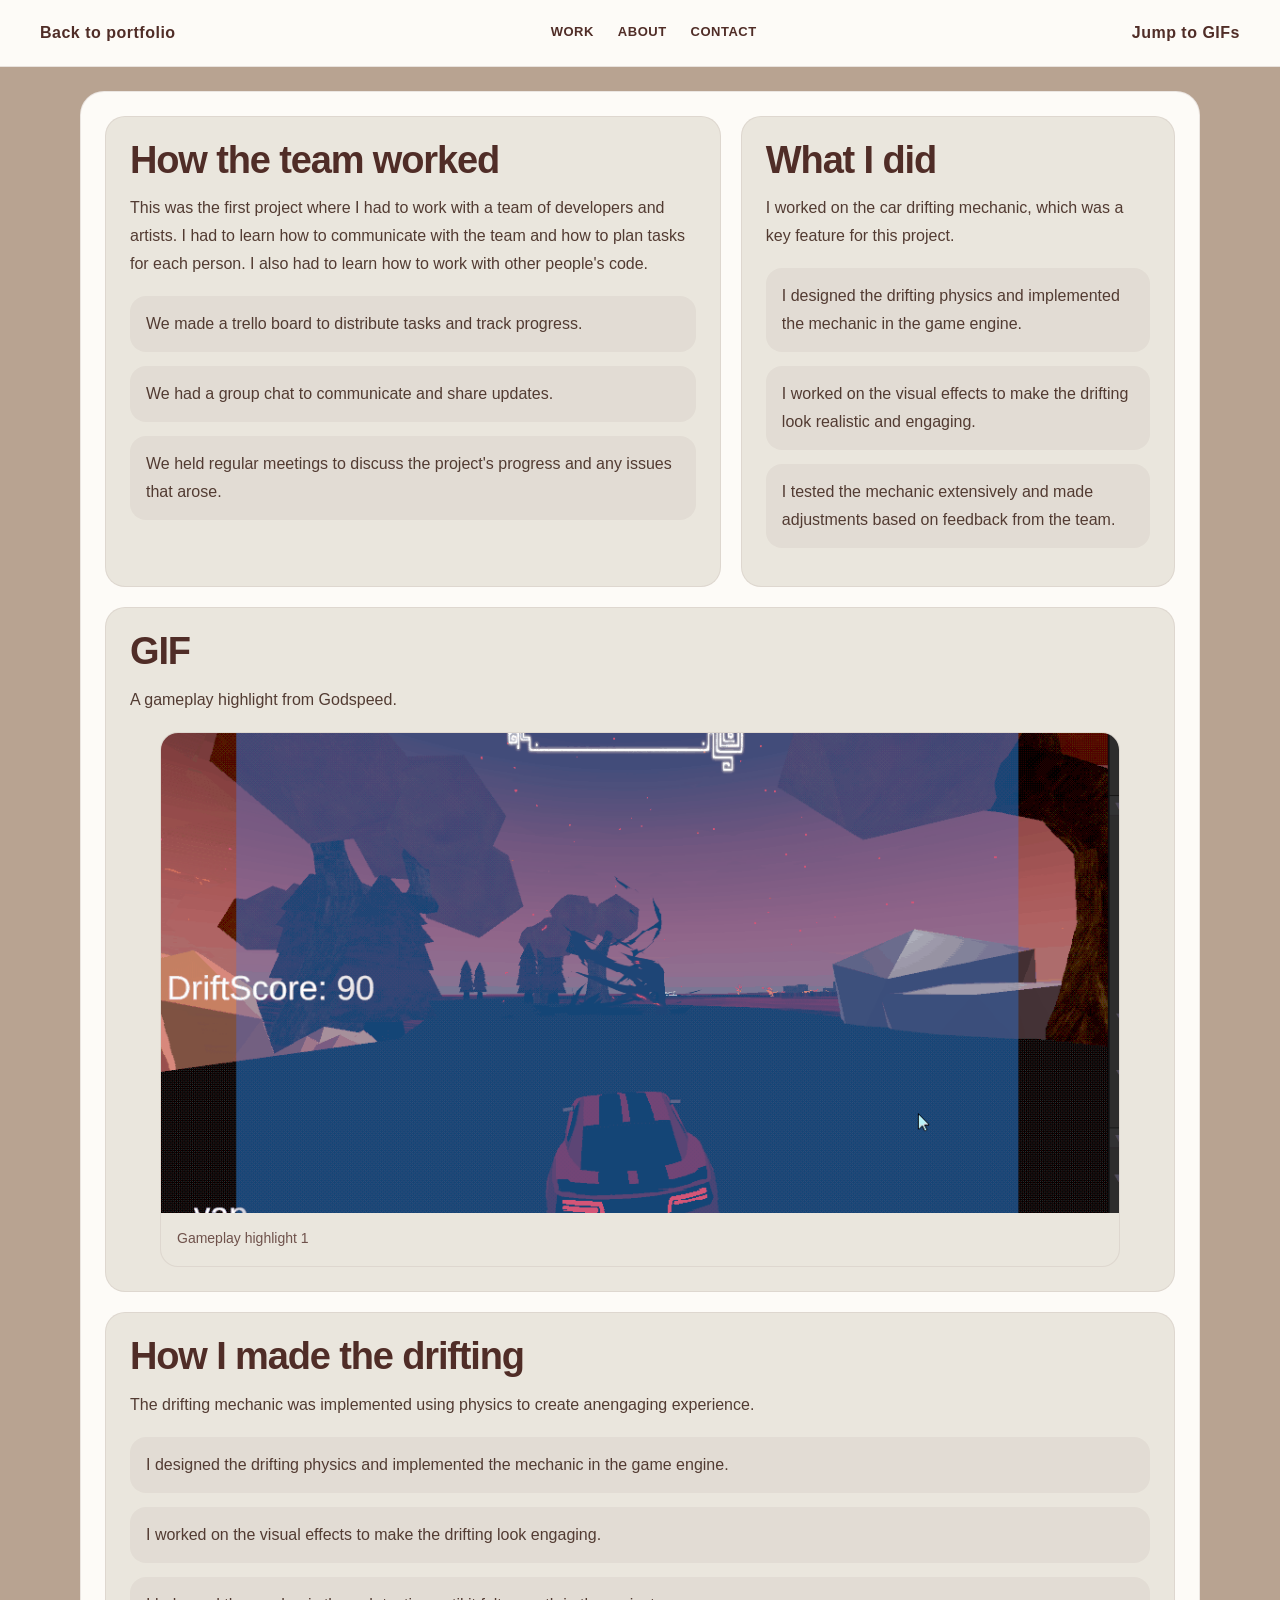
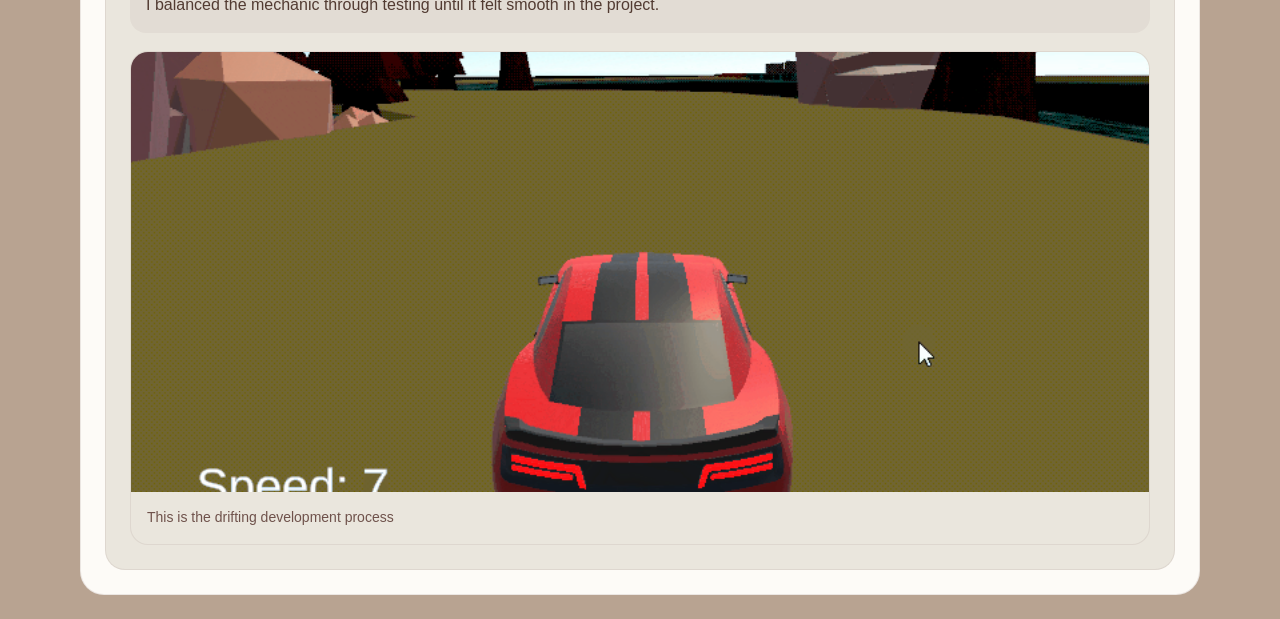
==== commit 7aa74e3d: "fix" ====
--- a/Mythe.html
+++ b/Mythe.html
@@ -3,7 +3,7 @@
 <head>
 	<meta charset="UTF-8">
 	<meta name="viewport" content="width=device-width, initial-scale=1.0">
-	<title>Ultrakill Vertical Slice</title>
+	<title>Godspeed</title>
 	<link rel="stylesheet" href="styles.css">
 	<style>
 		.slice-page {
@@ -293,7 +293,7 @@
 
 				<article class="slice-card gifs-card" id="gifs">
 					<h2>GIF</h2>
-					<p>Add the gameplay GIF here to show the Mythe in action.</p>
+					<p>A gameplay highlight from Godspeed.</p>
 					<div class="gif-grid">
 						<figure class="gif-item">
 							<img src="dgdfhfhfdgh.gif" alt="Vertical slice gameplay GIF">
--- a/styles.css
+++ b/styles.css
@@ -842,53 +842,4 @@
         margin-top: 50px;
         padding: var(--spacing-md);
     }
-}
-
-* {
-    box-shadow: none;
-    filter: none;
-    transform: none;
-    transition: none;
-}
-
-header {
-    background: var(--color-white);
-}
-
-.project-card,
-.project-image,
-.more-projects-toggle,
-.about-cv-link,
-.contact-link,
-.cv-section-block,
-.cv-skill,
-.cv-language,
-.name img {
-    border-radius: 0;
-}
-
-.slice-page {
-    background: #b8a391 !important;
-}
-
-.slice-page .slice-header,
-.slice-page .slice-section {
-    background: #fdfbf7 !important;
-    border-radius: 0 !important;
-    box-shadow: none !important;
-    backdrop-filter: none !important;
-}
-
-.slice-page .slice-card,
-.slice-page .slice-list li,
-.slice-page .gif-item,
-.slice-page .shooting-preview,
-.slice-page .process-picture {
-    background: #eae6dd !important;
-    border-radius: 0 !important;
-    box-shadow: none !important;
-}
-
-.slice-page .pill {
-    border-radius: 0 !important;
 }
